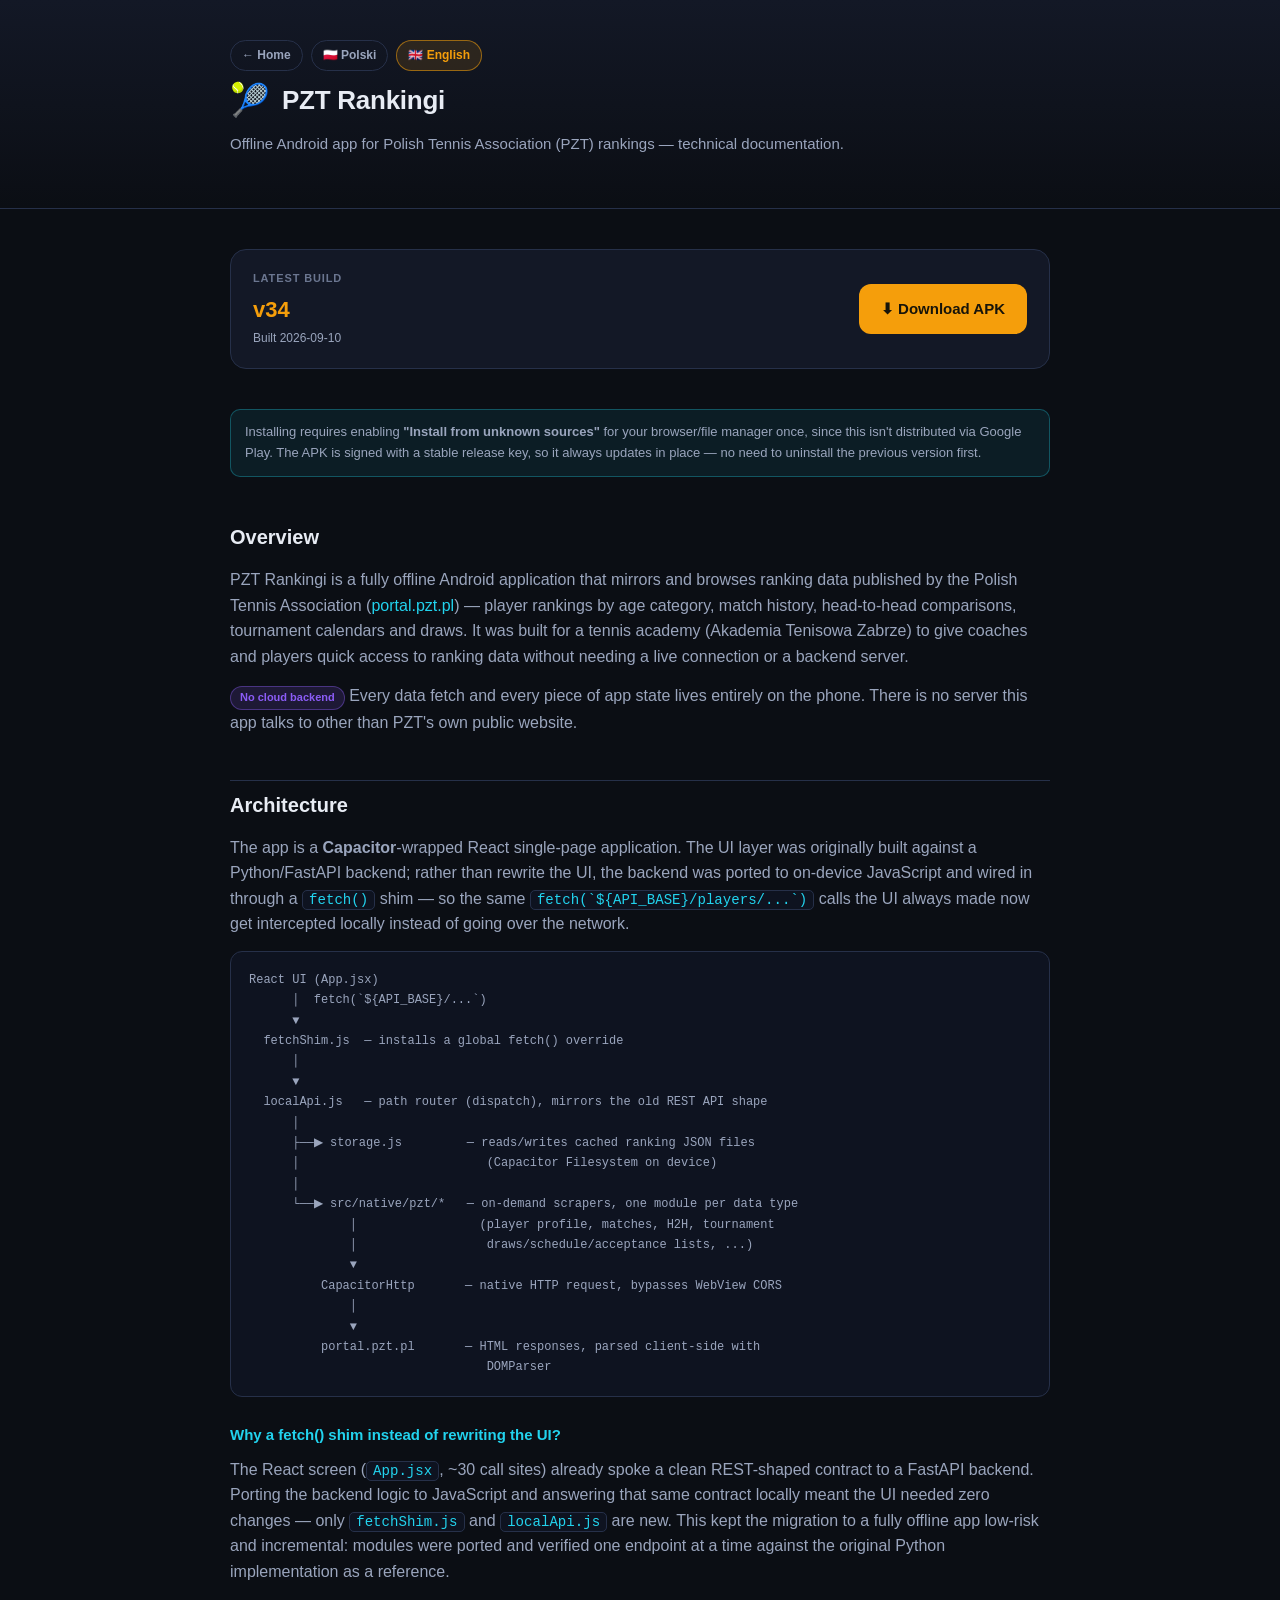
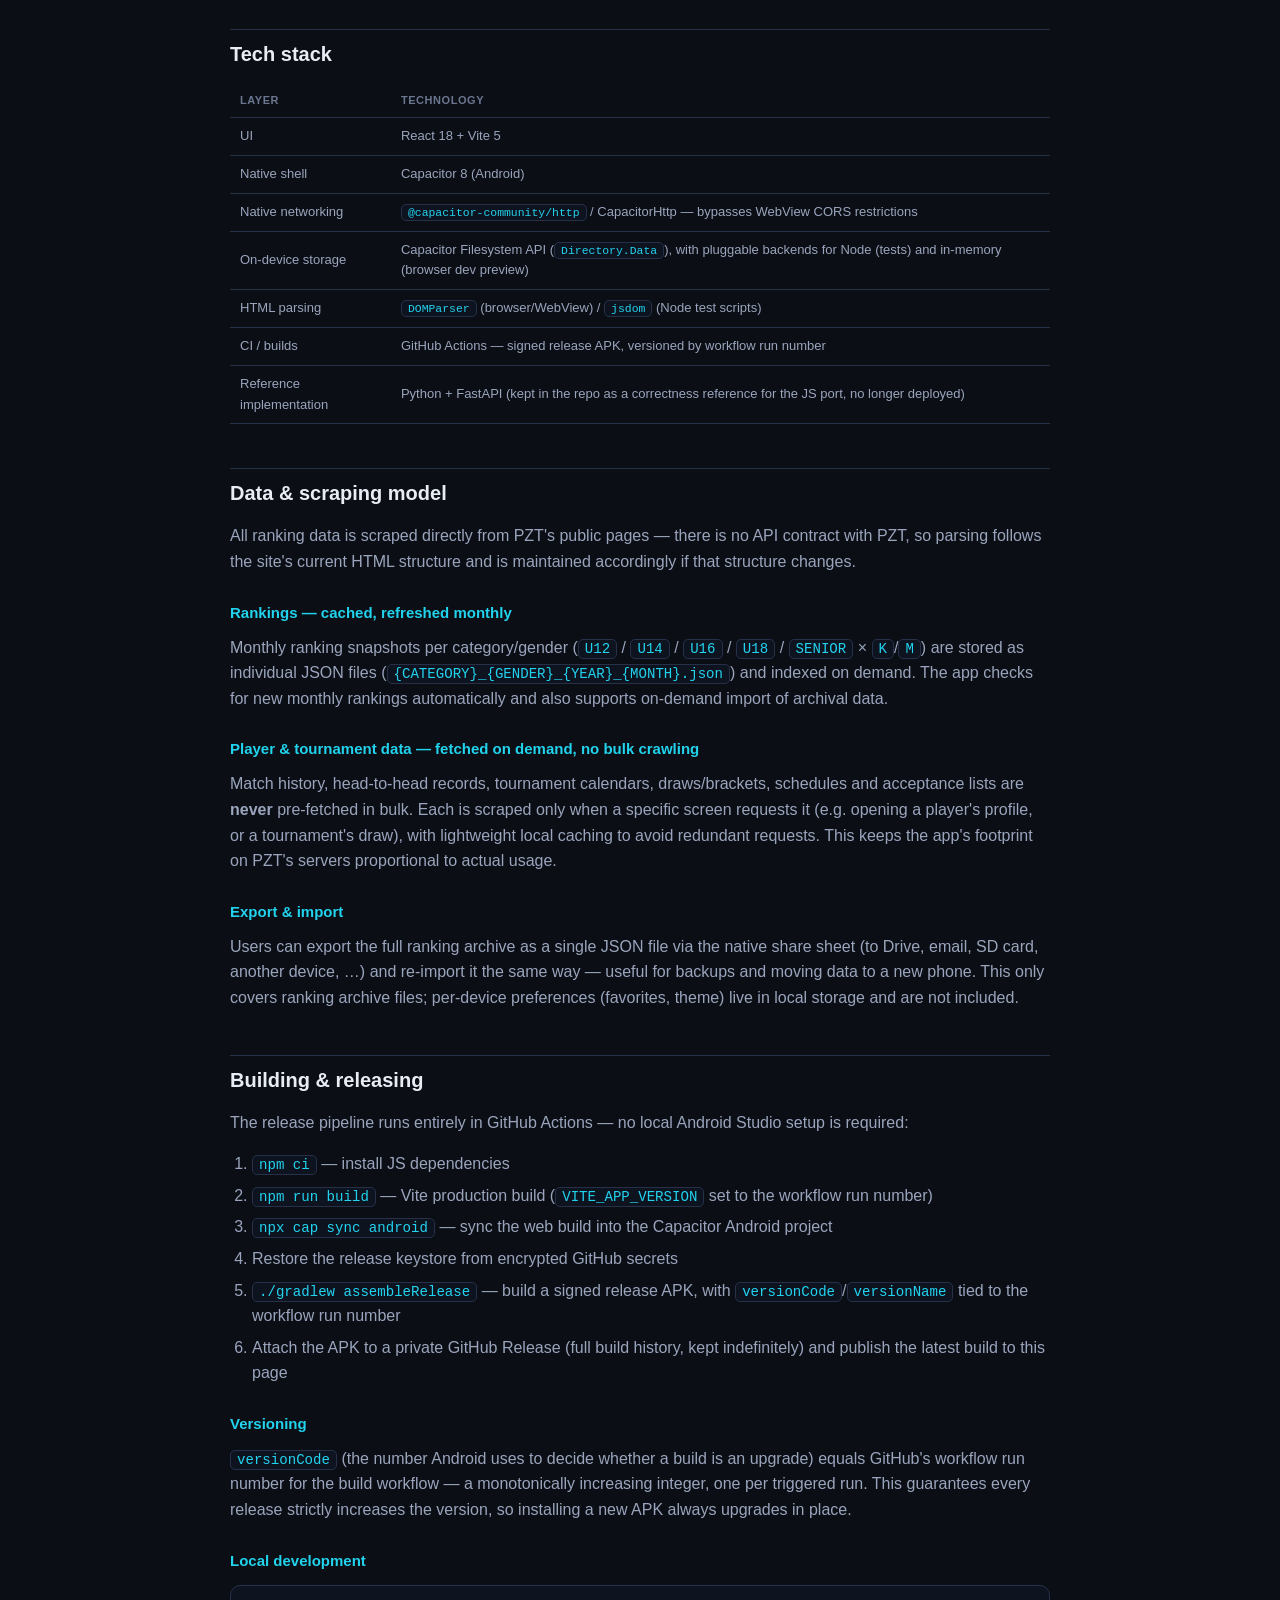
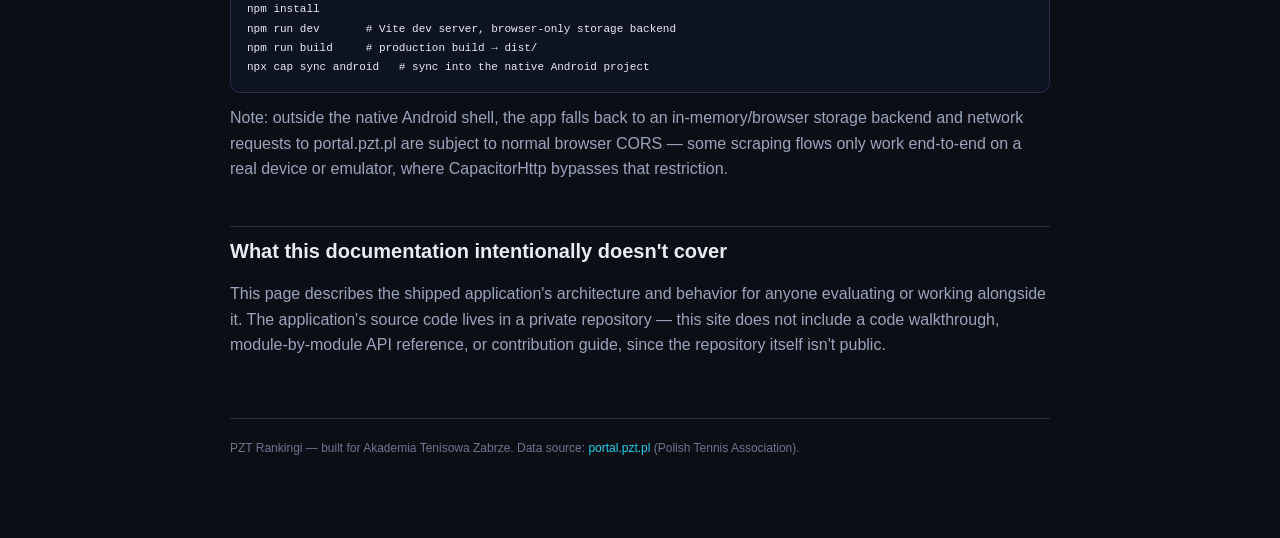
==== documentation-en.html @ c42130ed "Aktualizacja strony: wersja 34" ====
<!doctype html>
<html lang="en">
<head>
<meta charset="utf-8">
<meta name="viewport" content="width=device-width, initial-scale=1">
<title>PZT Rankingi — Documentation</title>
<link rel="icon" href="data:image/svg+xml,<svg xmlns=%22http://www.w3.org/2000/svg%22 viewBox=%220 0 100 100%22><text y=%22.9em%22 font-size=%2290%22>🎾</text></svg>">
<link rel="stylesheet" href="style.css">
</head>
<body>
<header class="top">
  <div class="wrap">
    <div class="lang-switch">
      <a href="index.html">← Home</a>
      <a href="dokumentacja-pl.html">🇵🇱 Polski</a>
      <a class="active" href="documentation-en.html">🇬🇧 English</a>
    </div>
    <div class="brand"><span class="emoji">🎾</span><h1>PZT Rankingi</h1></div>
    <p class="subtitle">Offline Android app for Polish Tennis Association (PZT) rankings — technical documentation.</p>
  </div>
</header>

<div class="wrap">

  <div class="download-card">
    <div class="info">
      <div class="version-label">Latest build</div>
      <div class="version-value" id="version">—</div>
      <div class="version-date" id="versionDate"></div>
    </div>
    <a class="btn-download" href="pzt-rankingi-latest.apk">⬇ Download APK</a>
  </div>

  <div class="note">
    Installing requires enabling <strong>"Install from unknown sources"</strong> for your browser/file manager once, since this isn't distributed via Google Play. The APK is signed with a stable release key, so it always updates in place — no need to uninstall the previous version first.
  </div>

  <h2 id="overview">Overview</h2>
  <p>
    PZT Rankingi is a fully offline Android application that mirrors and browses ranking data published by the
    Polish Tennis Association (<a href="https://portal.pzt.pl" target="_blank" rel="noopener">portal.pzt.pl</a>) —
    player rankings by age category, match history, head-to-head comparisons, tournament calendars and draws.
    It was built for a tennis academy (Akademia Tenisowa Zabrze) to give coaches and players quick access to
    ranking data without needing a live connection or a backend server.
  </p>
  <p>
    <span class="pill">No cloud backend</span> Every data fetch and every piece of app state lives entirely on the
    phone. There is no server this app talks to other than PZT's own public website.
  </p>

  <h2 id="architecture">Architecture</h2>
  <p>
    The app is a <strong>Capacitor</strong>-wrapped React single-page application. The UI layer was originally built
    against a Python/FastAPI backend; rather than rewrite the UI, the backend was ported to on-device JavaScript and
    wired in through a <code>fetch()</code> shim — so the same <code>fetch(`${API_BASE}/players/...`)</code> calls the
    UI always made now get intercepted locally instead of going over the network.
  </p>
  <div class="arch-diagram">React UI (App.jsx)
      │  fetch(`${API_BASE}/...`)
      ▼
  fetchShim.js  — installs a global fetch() override
      │
      ▼
  localApi.js   — path router (dispatch), mirrors the old REST API shape
      │
      ├──▶ storage.js         — reads/writes cached ranking JSON files
      │                          (Capacitor Filesystem on device)
      │
      └──▶ src/native/pzt/*   — on-demand scrapers, one module per data type
              │                 (player profile, matches, H2H, tournament
              │                  draws/schedule/acceptance lists, ...)
              ▼
          CapacitorHttp       — native HTTP request, bypasses WebView CORS
              │
              ▼
          portal.pzt.pl       — HTML responses, parsed client-side with
                                 DOMParser</div>

  <h3>Why a fetch() shim instead of rewriting the UI?</h3>
  <p>
    The React screen (<code>App.jsx</code>, ~30 call sites) already spoke a clean REST-shaped contract to a FastAPI
    backend. Porting the backend logic to JavaScript and answering that same contract locally meant the UI needed
    zero changes — only <code>fetchShim.js</code> and <code>localApi.js</code> are new. This kept the migration to a
    fully offline app low-risk and incremental: modules were ported and verified one endpoint at a time against the
    original Python implementation as a reference.
  </p>

  <h2 id="stack">Tech stack</h2>
  <table>
    <tr><th>Layer</th><th>Technology</th></tr>
    <tr><td>UI</td><td>React 18 + Vite 5</td></tr>
    <tr><td>Native shell</td><td>Capacitor 8 (Android)</td></tr>
    <tr><td>Native networking</td><td><code>@capacitor-community/http</code> / CapacitorHttp — bypasses WebView CORS restrictions</td></tr>
    <tr><td>On-device storage</td><td>Capacitor Filesystem API (<code>Directory.Data</code>), with pluggable backends for Node (tests) and in-memory (browser dev preview)</td></tr>
    <tr><td>HTML parsing</td><td><code>DOMParser</code> (browser/WebView) / <code>jsdom</code> (Node test scripts)</td></tr>
    <tr><td>CI / builds</td><td>GitHub Actions — signed release APK, versioned by workflow run number</td></tr>
    <tr><td>Reference implementation</td><td>Python + FastAPI (kept in the repo as a correctness reference for the JS port, no longer deployed)</td></tr>
  </table>

  <h2 id="data">Data &amp; scraping model</h2>
  <p>
    All ranking data is scraped directly from PZT's public pages — there is no API contract with PZT, so parsing
    follows the site's current HTML structure and is maintained accordingly if that structure changes.
  </p>
  <h3>Rankings — cached, refreshed monthly</h3>
  <p>
    Monthly ranking snapshots per category/gender (<code>U12</code> / <code>U14</code> / <code>U16</code> /
    <code>U18</code> / <code>SENIOR</code> × <code>K</code>/<code>M</code>) are stored as individual JSON files
    (<code>{CATEGORY}_{GENDER}_{YEAR}_{MONTH}.json</code>) and indexed on demand. The app checks for new monthly
    rankings automatically and also supports on-demand import of archival data.
  </p>
  <h3>Player &amp; tournament data — fetched on demand, no bulk crawling</h3>
  <p>
    Match history, head-to-head records, tournament calendars, draws/brackets, schedules and acceptance lists are
    <strong>never</strong> pre-fetched in bulk. Each is scraped only when a specific screen requests it (e.g. opening
    a player's profile, or a tournament's draw), with lightweight local caching to avoid redundant requests. This
    keeps the app's footprint on PZT's servers proportional to actual usage.
  </p>
  <h3>Export &amp; import</h3>
  <p>
    Users can export the full ranking archive as a single JSON file via the native share sheet (to Drive, email, SD
    card, another device, …) and re-import it the same way — useful for backups and moving data to a new phone. This
    only covers ranking archive files; per-device preferences (favorites, theme) live in local storage and are not
    included.
  </p>

  <h2 id="build">Building &amp; releasing</h2>
  <p>The release pipeline runs entirely in GitHub Actions — no local Android Studio setup is required:</p>
  <ol>
    <li><code>npm ci</code> — install JS dependencies</li>
    <li><code>npm run build</code> — Vite production build (<code>VITE_APP_VERSION</code> set to the workflow run number)</li>
    <li><code>npx cap sync android</code> — sync the web build into the Capacitor Android project</li>
    <li>Restore the release keystore from encrypted GitHub secrets</li>
    <li><code>./gradlew assembleRelease</code> — build a signed release APK, with <code>versionCode</code>/<code>versionName</code> tied to the workflow run number</li>
    <li>Attach the APK to a private GitHub Release (full build history, kept indefinitely) and publish the latest build to this page</li>
  </ol>

  <h3>Versioning</h3>
  <p>
    <code>versionCode</code> (the number Android uses to decide whether a build is an upgrade) equals GitHub's
    workflow run number for the build workflow — a monotonically increasing integer, one per triggered run. This
    guarantees every release strictly increases the version, so installing a new APK always upgrades in place.
  </p>

  <h3>Local development</h3>
  <pre><code>npm install
npm run dev       # Vite dev server, browser-only storage backend
npm run build     # production build → dist/
npx cap sync android   # sync into the native Android project</code></pre>
  <p>
    Note: outside the native Android shell, the app falls back to an in-memory/browser storage backend and network
    requests to portal.pzt.pl are subject to normal browser CORS — some scraping flows only work end-to-end on a
    real device or emulator, where CapacitorHttp bypasses that restriction.</p>

  <h2 id="scope">What this documentation intentionally doesn't cover</h2>
  <p>
    This page describes the shipped application's architecture and behavior for anyone evaluating or working
    alongside it. The application's source code lives in a private repository — this site does not include a code
    walkthrough, module-by-module API reference, or contribution guide, since the repository itself isn't public.
  </p>

  <footer>PZT Rankingi — built for Akademia Tenisowa Zabrze. Data source: <a href="https://portal.pzt.pl" target="_blank" rel="noopener">portal.pzt.pl</a> (Polish Tennis Association).</footer>
</div>
<script>
  fetch("version.json").then(r => r.json()).then(v => {
    document.getElementById("version").textContent = "v" + v.version;
    document.getElementById("versionDate").textContent = v.date ? "Built " + v.date : "";
  }).catch(() => {});
</script>
</body>
</html>
---- style.css ----
:root {
  --bg: #0b0e14;
  --surface: #131826;
  --surface-2: #1a2133;
  --border: #263049;
  --text: #e8ecf4;
  --text-sub: #9aa5bd;
  --text-muted: #6b7690;
  --gold: #f59e0b;
  --purple: #8b5cf6;
  --cyan: #22d3ee;
  --green: #10b981;
  --red: #ef4444;
  --code-bg: #0e1320;
  --max-width: 860px;
}

* { box-sizing: border-box; }

html { scroll-behavior: smooth; }

body {
  margin: 0;
  background: var(--bg);
  color: var(--text);
  font-family: -apple-system, BlinkMacSystemFont, "Segoe UI", Roboto, Helvetica, Arial, sans-serif;
  line-height: 1.6;
}

a { color: var(--cyan); text-decoration: none; }
a:hover { text-decoration: underline; }

.wrap {
  max-width: var(--max-width);
  margin: 0 auto;
  padding: 0 20px 80px;
}

header.top {
  border-bottom: 1px solid var(--border);
  background: linear-gradient(180deg, var(--surface), var(--bg));
  padding: 40px 20px 32px;
  margin-bottom: 40px;
}

header.top .wrap { padding-bottom: 0; }

.brand {
  display: flex;
  align-items: center;
  gap: 12px;
  margin-bottom: 6px;
}

.brand .emoji { font-size: 32px; }

.brand h1 {
  font-size: 26px;
  margin: 0;
  font-weight: 800;
  letter-spacing: -0.01em;
}

.subtitle {
  color: var(--text-sub);
  font-size: 15px;
  margin: 0 0 20px;
}

.lang-switch {
  display: flex;
  gap: 8px;
  margin-bottom: 4px;
}

.lang-switch a {
  font-size: 12px;
  font-weight: 700;
  padding: 5px 11px;
  border-radius: 20px;
  border: 1px solid var(--border);
  color: var(--text-sub);
}

.lang-switch a.active {
  color: var(--gold);
  border-color: color-mix(in srgb, var(--gold) 55%, transparent);
  background: color-mix(in srgb, var(--gold) 12%, transparent);
}

.lang-switch a:hover { text-decoration: none; border-color: var(--text-sub); }

/* ── Download card ───────────────────────────────────────────────── */
.download-card {
  display: flex;
  flex-wrap: wrap;
  align-items: center;
  gap: 18px;
  justify-content: space-between;
  background: var(--surface);
  border: 1px solid var(--border);
  border-radius: 16px;
  padding: 20px 22px;
  margin: 24px 0 40px;
}

.download-card .info { min-width: 220px; }

.download-card .version-label {
  font-size: 11px;
  font-weight: 800;
  letter-spacing: 0.08em;
  text-transform: uppercase;
  color: var(--text-muted);
  margin-bottom: 4px;
}

.download-card .version-value {
  font-size: 22px;
  font-weight: 900;
  color: var(--gold);
}

.download-card .version-date {
  font-size: 12px;
  color: var(--text-sub);
  margin-top: 2px;
}

.btn-download {
  display: inline-flex;
  align-items: center;
  gap: 8px;
  background: var(--gold);
  color: #17140a;
  font-weight: 800;
  font-size: 15px;
  padding: 13px 22px;
  border-radius: 12px;
  white-space: nowrap;
}

.btn-download:hover { text-decoration: none; filter: brightness(1.08); }

/* ── Content ──────────────────────────────────────────────────────── */
h2 {
  font-size: 20px;
  font-weight: 800;
  margin: 44px 0 14px;
  padding-top: 8px;
  border-top: 1px solid var(--border);
  scroll-margin-top: 20px;
}

h2:first-of-type { border-top: none; padding-top: 0; }

h3 {
  font-size: 15px;
  font-weight: 800;
  color: var(--cyan);
  margin: 26px 0 10px;
}

p { color: var(--text-sub); margin: 0 0 14px; }

code {
  font-family: "SF Mono", Consolas, Monaco, monospace;
  font-size: 0.88em;
  background: var(--code-bg);
  border: 1px solid var(--border);
  border-radius: 5px;
  padding: 1px 6px;
  color: var(--cyan);
}

pre {
  background: var(--code-bg);
  border: 1px solid var(--border);
  border-radius: 10px;
  padding: 14px 16px;
  overflow-x: auto;
  font-size: 12.5px;
  line-height: 1.55;
}
pre code { background: none; border: none; padding: 0; color: var(--text); }

table {
  width: 100%;
  border-collapse: collapse;
  font-size: 13px;
  margin: 12px 0 20px;
}
th, td {
  text-align: left;
  padding: 8px 10px;
  border-bottom: 1px solid var(--border);
}
th { color: var(--text-muted); font-weight: 700; text-transform: uppercase; font-size: 11px; letter-spacing: 0.05em; }
td { color: var(--text-sub); }
td code { white-space: nowrap; }

ul, ol { color: var(--text-sub); padding-left: 22px; }
li { margin-bottom: 6px; }

.pill {
  display: inline-block;
  font-size: 11px;
  font-weight: 700;
  padding: 2px 9px;
  border-radius: 20px;
  background: color-mix(in srgb, var(--purple) 15%, transparent);
  color: var(--purple);
  border: 1px solid color-mix(in srgb, var(--purple) 40%, transparent);
}

.arch-diagram {
  background: var(--code-bg);
  border: 1px solid var(--border);
  border-radius: 12px;
  padding: 18px;
  font-family: "SF Mono", Consolas, Monaco, monospace;
  font-size: 12px;
  line-height: 1.7;
  color: var(--text-sub);
  overflow-x: auto;
  white-space: pre;
}

.note {
  background: color-mix(in srgb, var(--cyan) 8%, transparent);
  border: 1px solid color-mix(in srgb, var(--cyan) 30%, transparent);
  border-radius: 10px;
  padding: 12px 14px;
  font-size: 13px;
  color: var(--text-sub);
  margin: 16px 0;
}

.warn {
  background: color-mix(in srgb, var(--gold) 8%, transparent);
  border: 1px solid color-mix(in srgb, var(--gold) 35%, transparent);
  border-radius: 10px;
  padding: 12px 14px;
  font-size: 13px;
  color: var(--text-sub);
  margin: 16px 0;
}

footer {
  margin-top: 60px;
  padding-top: 20px;
  border-top: 1px solid var(--border);
  color: var(--text-muted);
  font-size: 12px;
}

/* ── Landing page ─────────────────────────────────────────────────── */
.landing {
  min-height: 100vh;
  display: flex;
  flex-direction: column;
  align-items: center;
  justify-content: center;
  text-align: center;
  padding: 40px 20px;
}
.landing .emoji { font-size: 56px; margin-bottom: 6px; }
.landing h1 { font-size: 30px; font-weight: 900; margin: 0 0 8px; }
.landing p.tagline { color: var(--text-sub); margin: 0 0 32px; max-width: 420px; }
.landing .choices { display: flex; gap: 14px; flex-wrap: wrap; justify-content: center; margin-bottom: 28px; }
.landing .choices a {
  padding: 14px 26px;
  border-radius: 14px;
  border: 1px solid var(--border);
  background: var(--surface);
  color: var(--text);
  font-weight: 700;
  font-size: 15px;
  min-width: 160px;
}
.landing .choices a:hover { text-decoration: none; border-color: var(--cyan); }
.landing .choices a .flag { display: block; font-size: 22px; margin-bottom: 6px; }
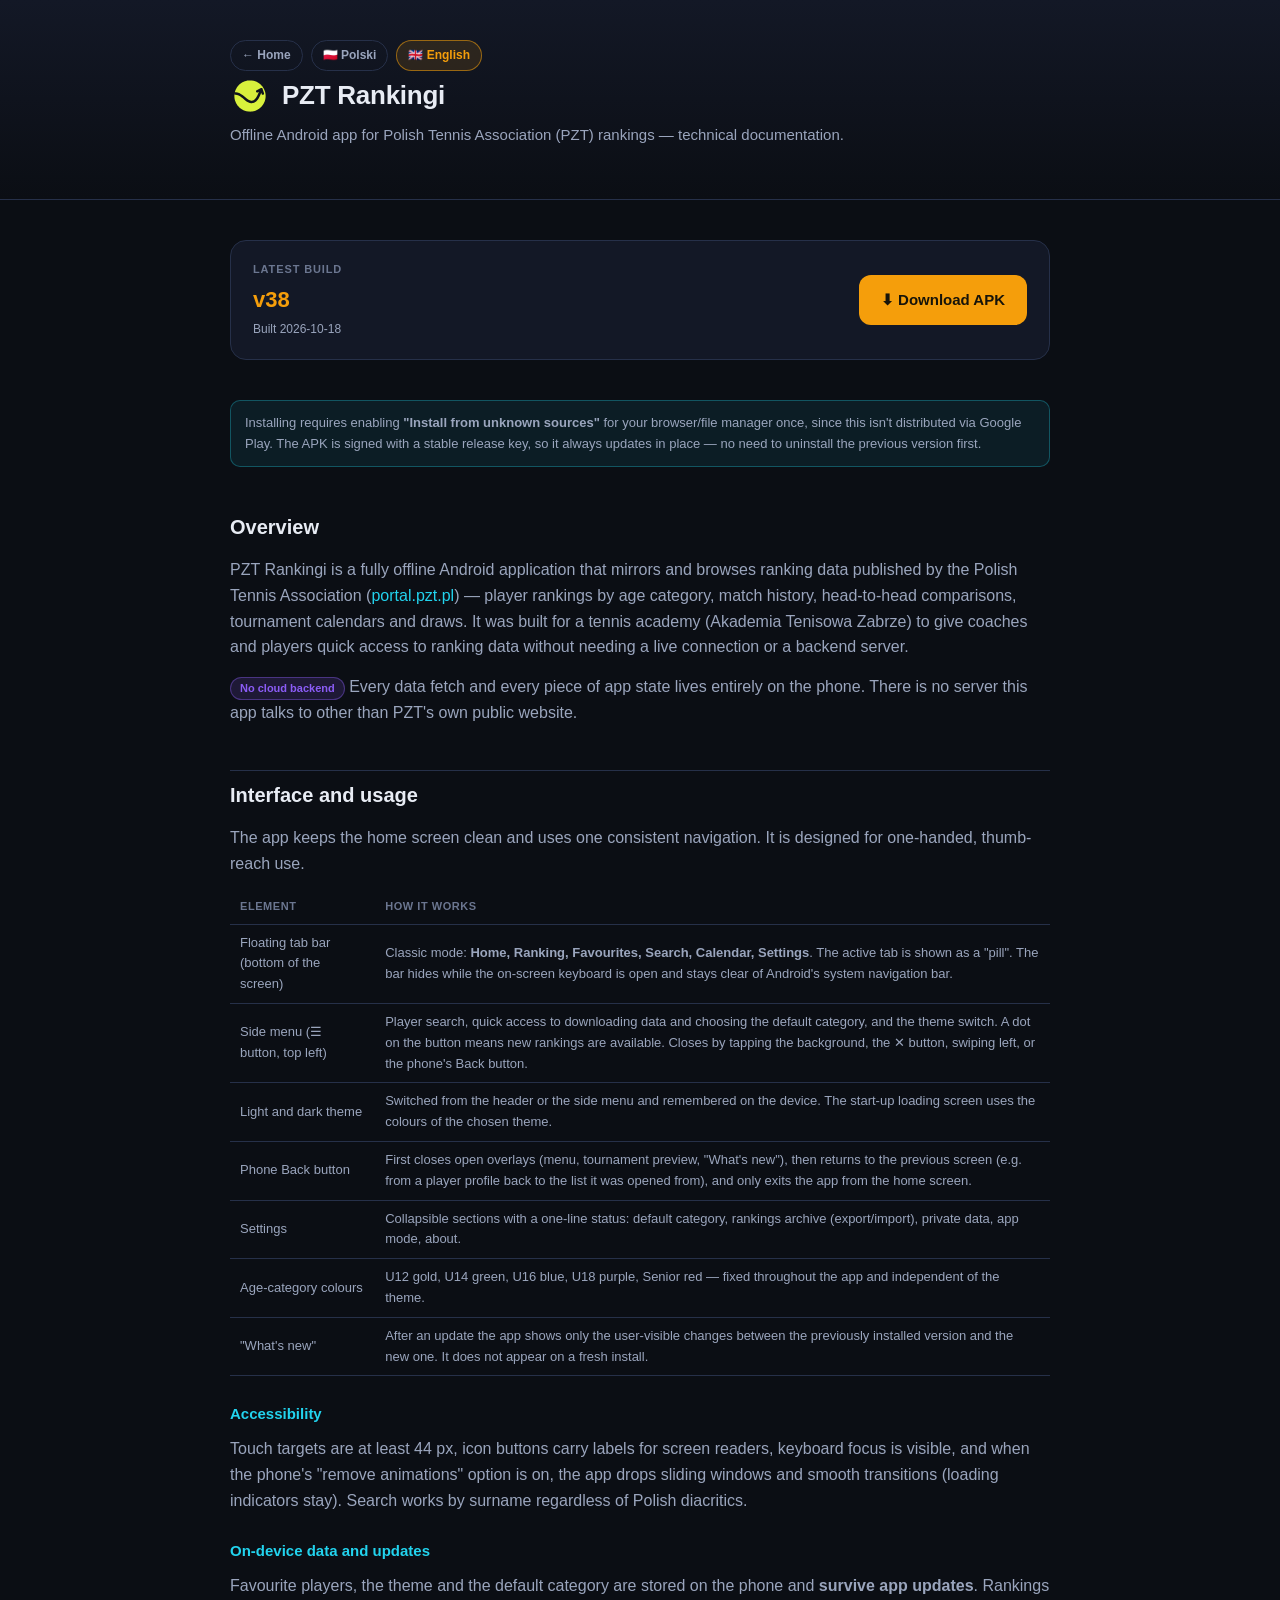
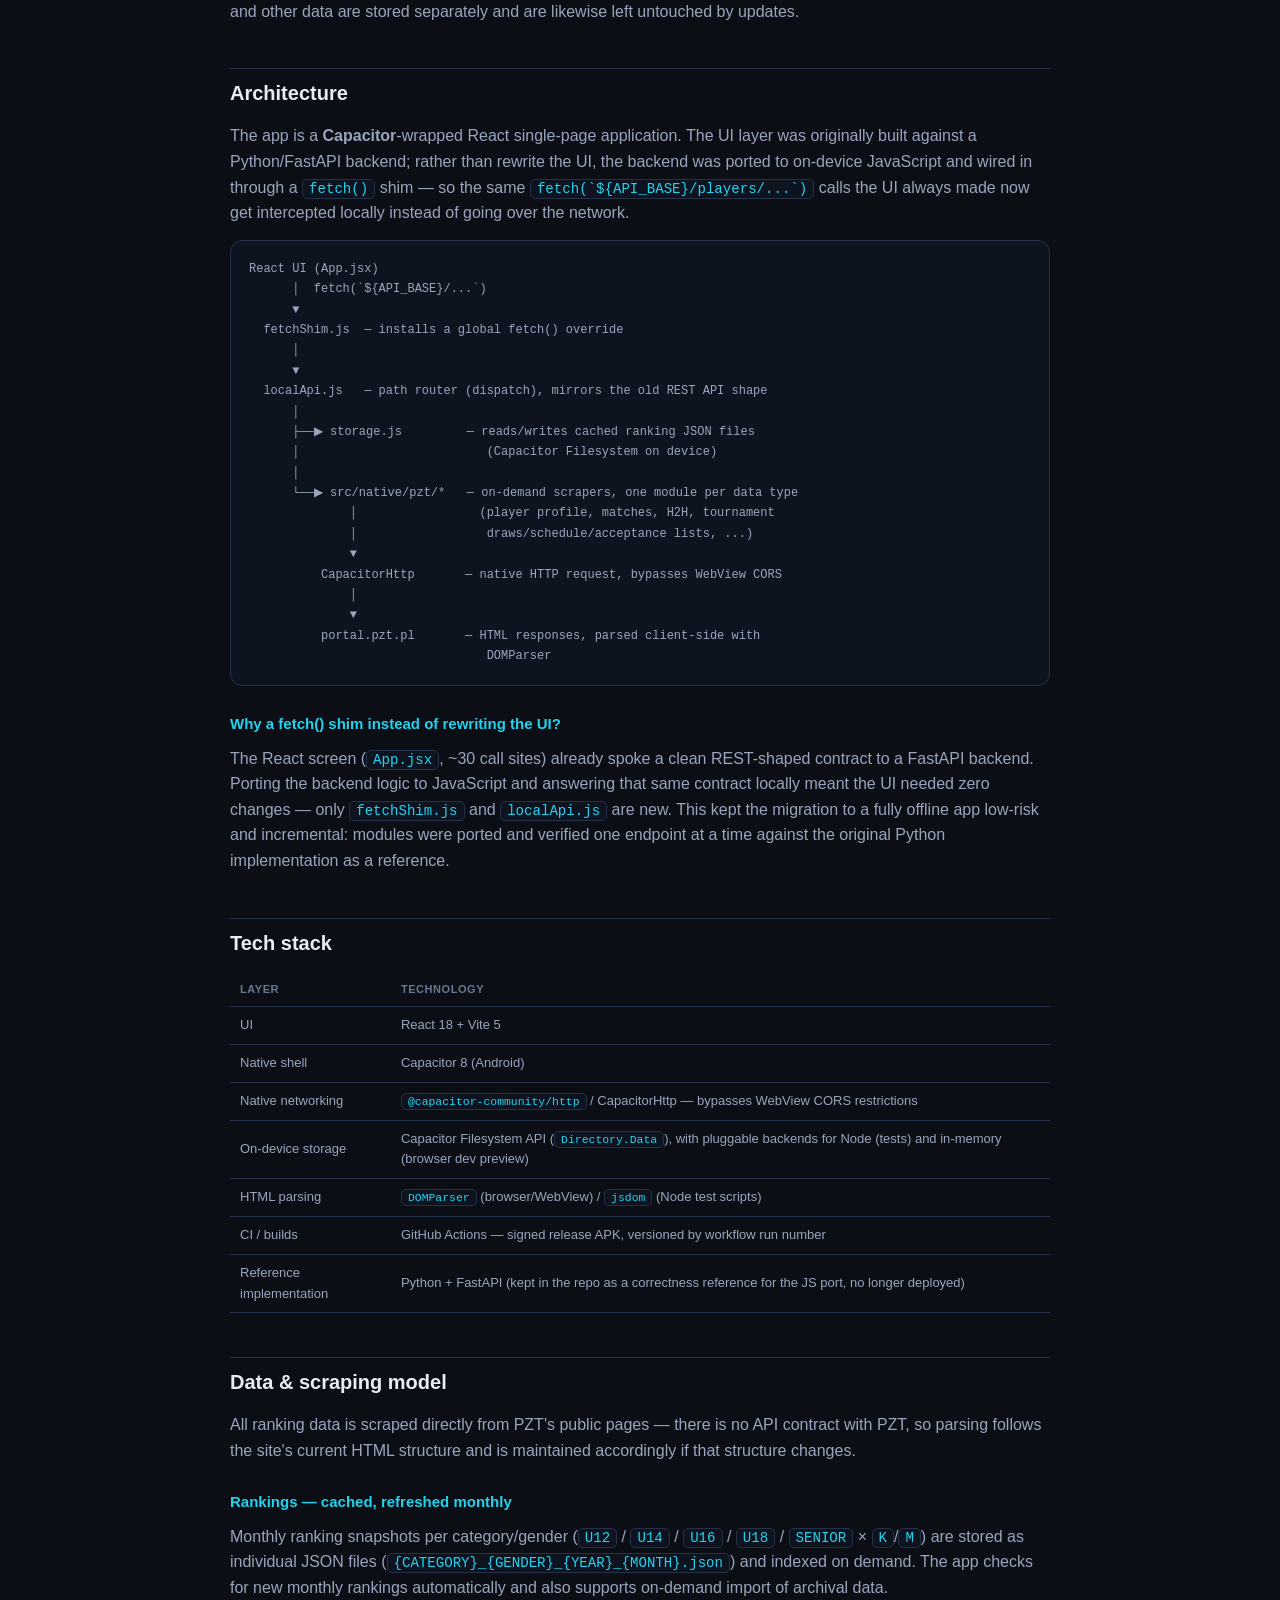
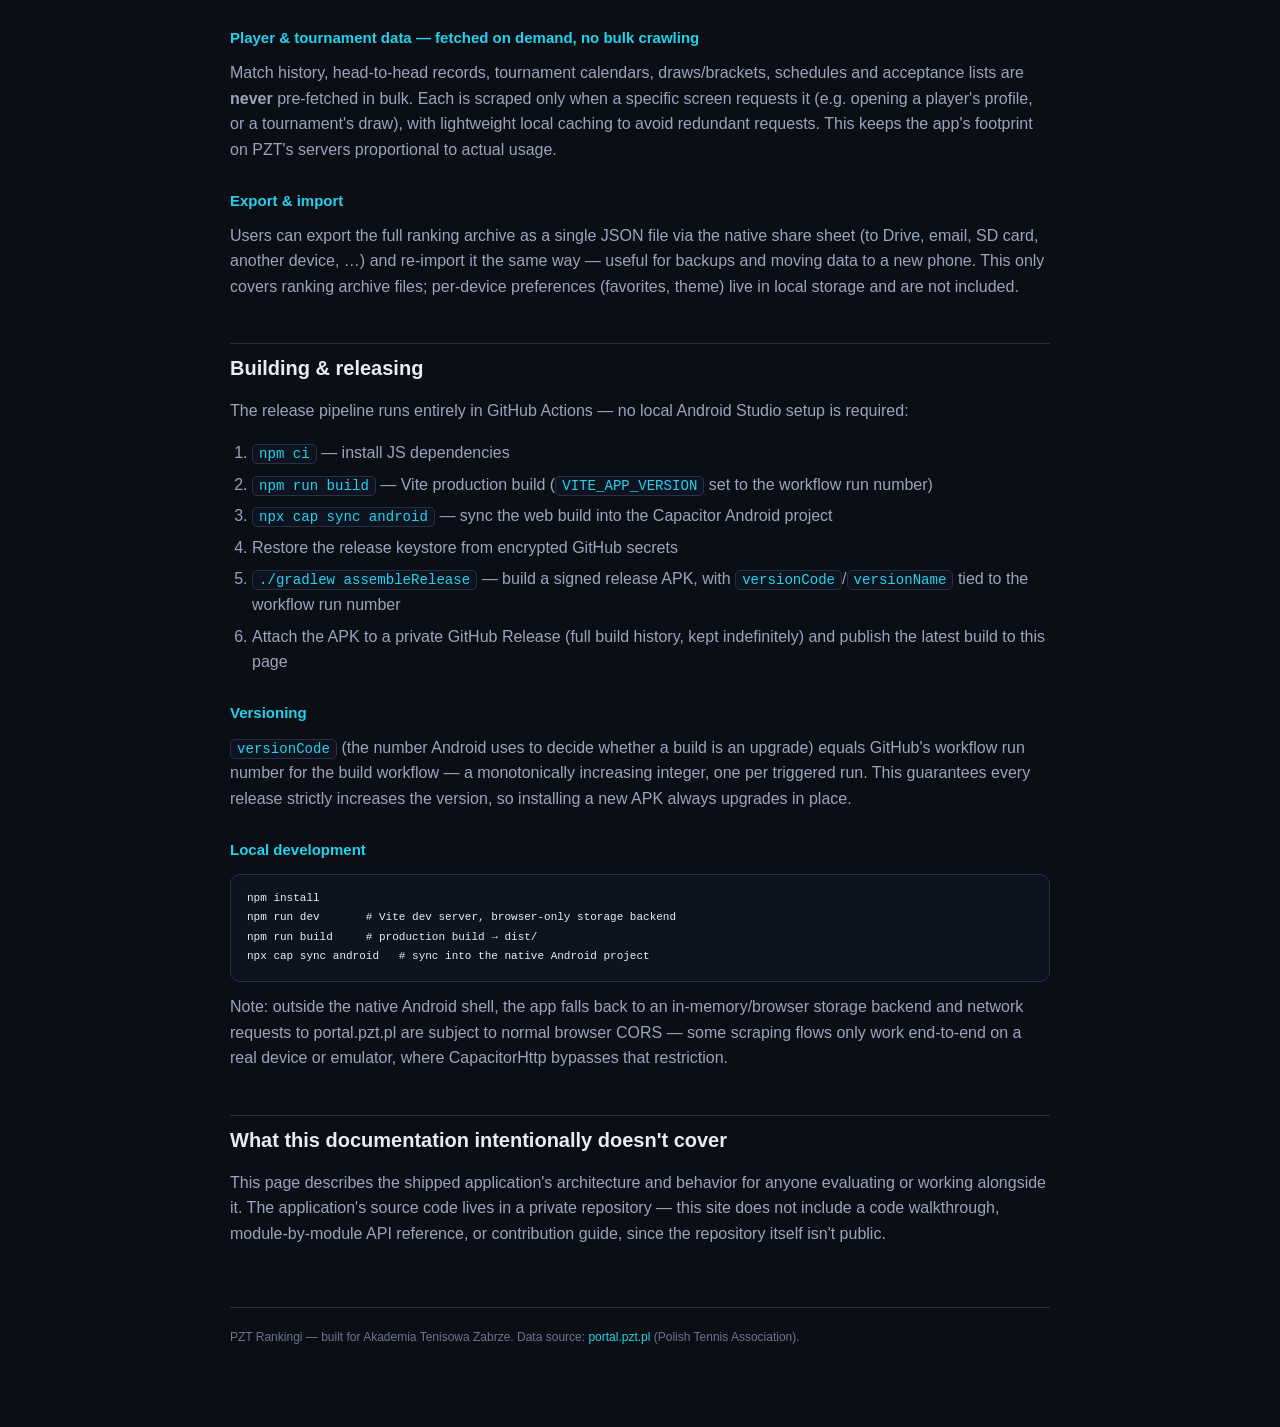
==== commit 97ab2041: "Aktualizacja strony: wersja 38" ====
--- a/documentation-en.html
+++ b/documentation-en.html
@@ -4,7 +4,10 @@
 <meta charset="utf-8">
 <meta name="viewport" content="width=device-width, initial-scale=1">
 <title>PZT Rankingi — Documentation</title>
-<link rel="icon" href="data:image/svg+xml,<svg xmlns=%22http://www.w3.org/2000/svg%22 viewBox=%220 0 100 100%22><text y=%22.9em%22 font-size=%2290%22>🎾</text></svg>">
+<link rel="icon" href="favicon.ico" sizes="any">
+<link rel="icon" href="favicon.svg" type="image/svg+xml">
+<link rel="apple-touch-icon" href="apple-touch-icon.png">
+<meta name="theme-color" content="#13284A">
 <link rel="stylesheet" href="style.css">
 </head>
 <body>
@@ -15,7 +18,7 @@
       <a href="dokumentacja-pl.html">🇵🇱 Polski</a>
       <a class="active" href="documentation-en.html">🇬🇧 English</a>
     </div>
-    <div class="brand"><span class="emoji">🎾</span><h1>PZT Rankingi</h1></div>
+    <div class="brand"><img class="logo" src="znak.svg" alt="" width="40" height="40"><h1>PZT Rankingi</h1></div>
     <p class="subtitle">Offline Android app for Polish Tennis Association (PZT) rankings — technical documentation.</p>
   </div>
 </header>
@@ -46,6 +49,33 @@
   <p>
     <span class="pill">No cloud backend</span> Every data fetch and every piece of app state lives entirely on the
     phone. There is no server this app talks to other than PZT's own public website.
+  </p>
+
+  <h2 id="ui">Interface and usage</h2>
+  <p>
+    The app keeps the home screen clean and uses one consistent navigation. It is designed for one-handed,
+    thumb-reach use.
+  </p>
+  <table>
+    <tr><th>Element</th><th>How it works</th></tr>
+    <tr><td>Floating tab bar (bottom of the screen)</td><td>Classic mode: <strong>Home, Ranking, Favourites, Search, Calendar, Settings</strong>. The active tab is shown as a "pill". The bar hides while the on-screen keyboard is open and stays clear of Android's system navigation bar.</td></tr>
+    <tr><td>Side menu (☰ button, top left)</td><td>Player search, quick access to downloading data and choosing the default category, and the theme switch. A dot on the button means new rankings are available. Closes by tapping the background, the ✕ button, swiping left, or the phone's Back button.</td></tr>
+    <tr><td>Light and dark theme</td><td>Switched from the header or the side menu and remembered on the device. The start-up loading screen uses the colours of the chosen theme.</td></tr>
+    <tr><td>Phone Back button</td><td>First closes open overlays (menu, tournament preview, "What's new"), then returns to the previous screen (e.g. from a player profile back to the list it was opened from), and only exits the app from the home screen.</td></tr>
+    <tr><td>Settings</td><td>Collapsible sections with a one-line status: default category, rankings archive (export/import), private data, app mode, about.</td></tr>
+    <tr><td>Age-category colours</td><td>U12 gold, U14 green, U16 blue, U18 purple, Senior red — fixed throughout the app and independent of the theme.</td></tr>
+    <tr><td>"What's new"</td><td>After an update the app shows only the user-visible changes between the previously installed version and the new one. It does not appear on a fresh install.</td></tr>
+  </table>
+  <h3>Accessibility</h3>
+  <p>
+    Touch targets are at least 44 px, icon buttons carry labels for screen readers, keyboard focus is visible, and when
+    the phone's "remove animations" option is on, the app drops sliding windows and smooth transitions (loading
+    indicators stay). Search works by surname regardless of Polish diacritics.
+  </p>
+  <h3>On-device data and updates</h3>
+  <p>
+    Favourite players, the theme and the default category are stored on the phone and <strong>survive app updates</strong>.
+    Rankings and other data are stored separately and are likewise left untouched by updates.
   </p>
 
   <h2 id="architecture">Architecture</h2>
--- a/style.css
+++ b/style.css
@@ -53,6 +53,7 @@
 }
 
 .brand .emoji { font-size: 32px; }
+.brand img.logo { width: 40px; height: 40px; flex-shrink: 0; }
 
 .brand h1 {
   font-size: 26px;
@@ -265,6 +266,7 @@
   padding: 40px 20px;
 }
 .landing .emoji { font-size: 56px; margin-bottom: 6px; }
+.landing img.logo { width: 96px; height: 96px; margin-bottom: 10px; }
 .landing h1 { font-size: 30px; font-weight: 900; margin: 0 0 8px; }
 .landing p.tagline { color: var(--text-sub); margin: 0 0 32px; max-width: 420px; }
 .landing .choices { display: flex; gap: 14px; flex-wrap: wrap; justify-content: center; margin-bottom: 28px; }
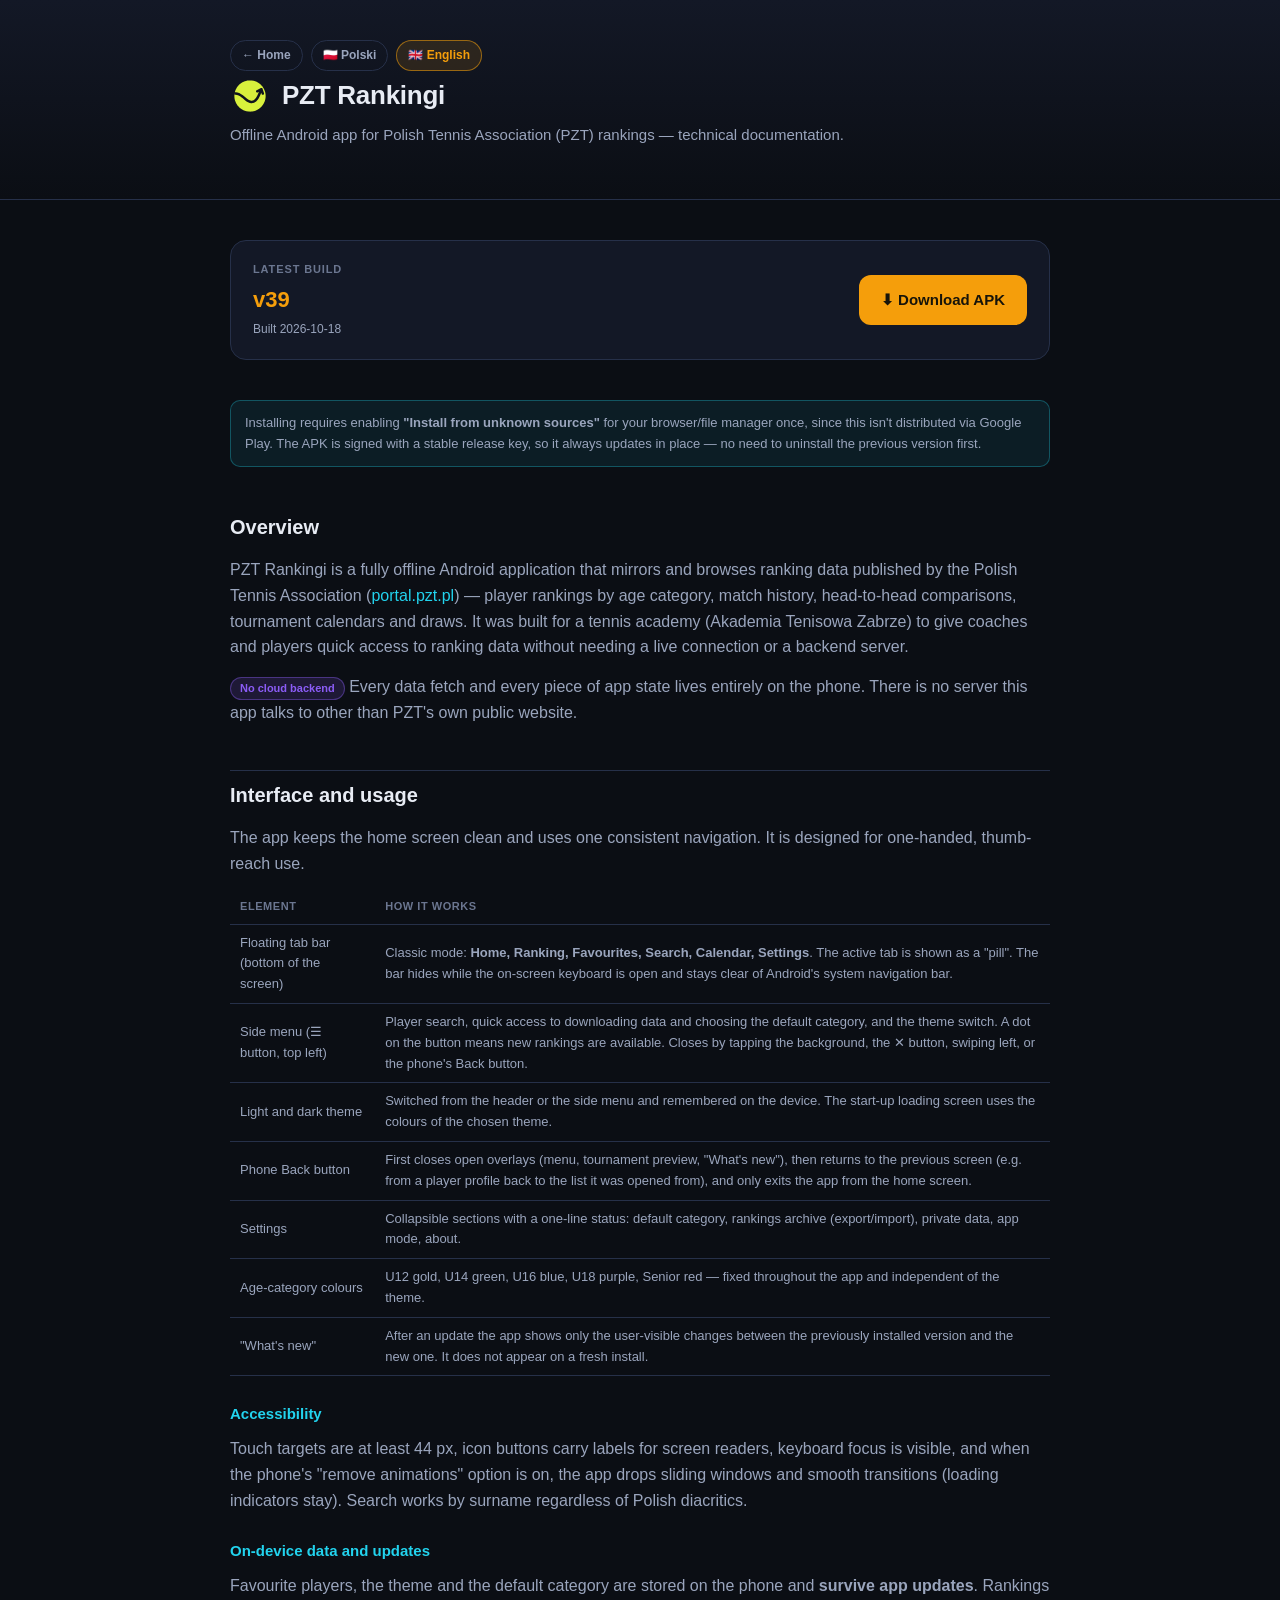
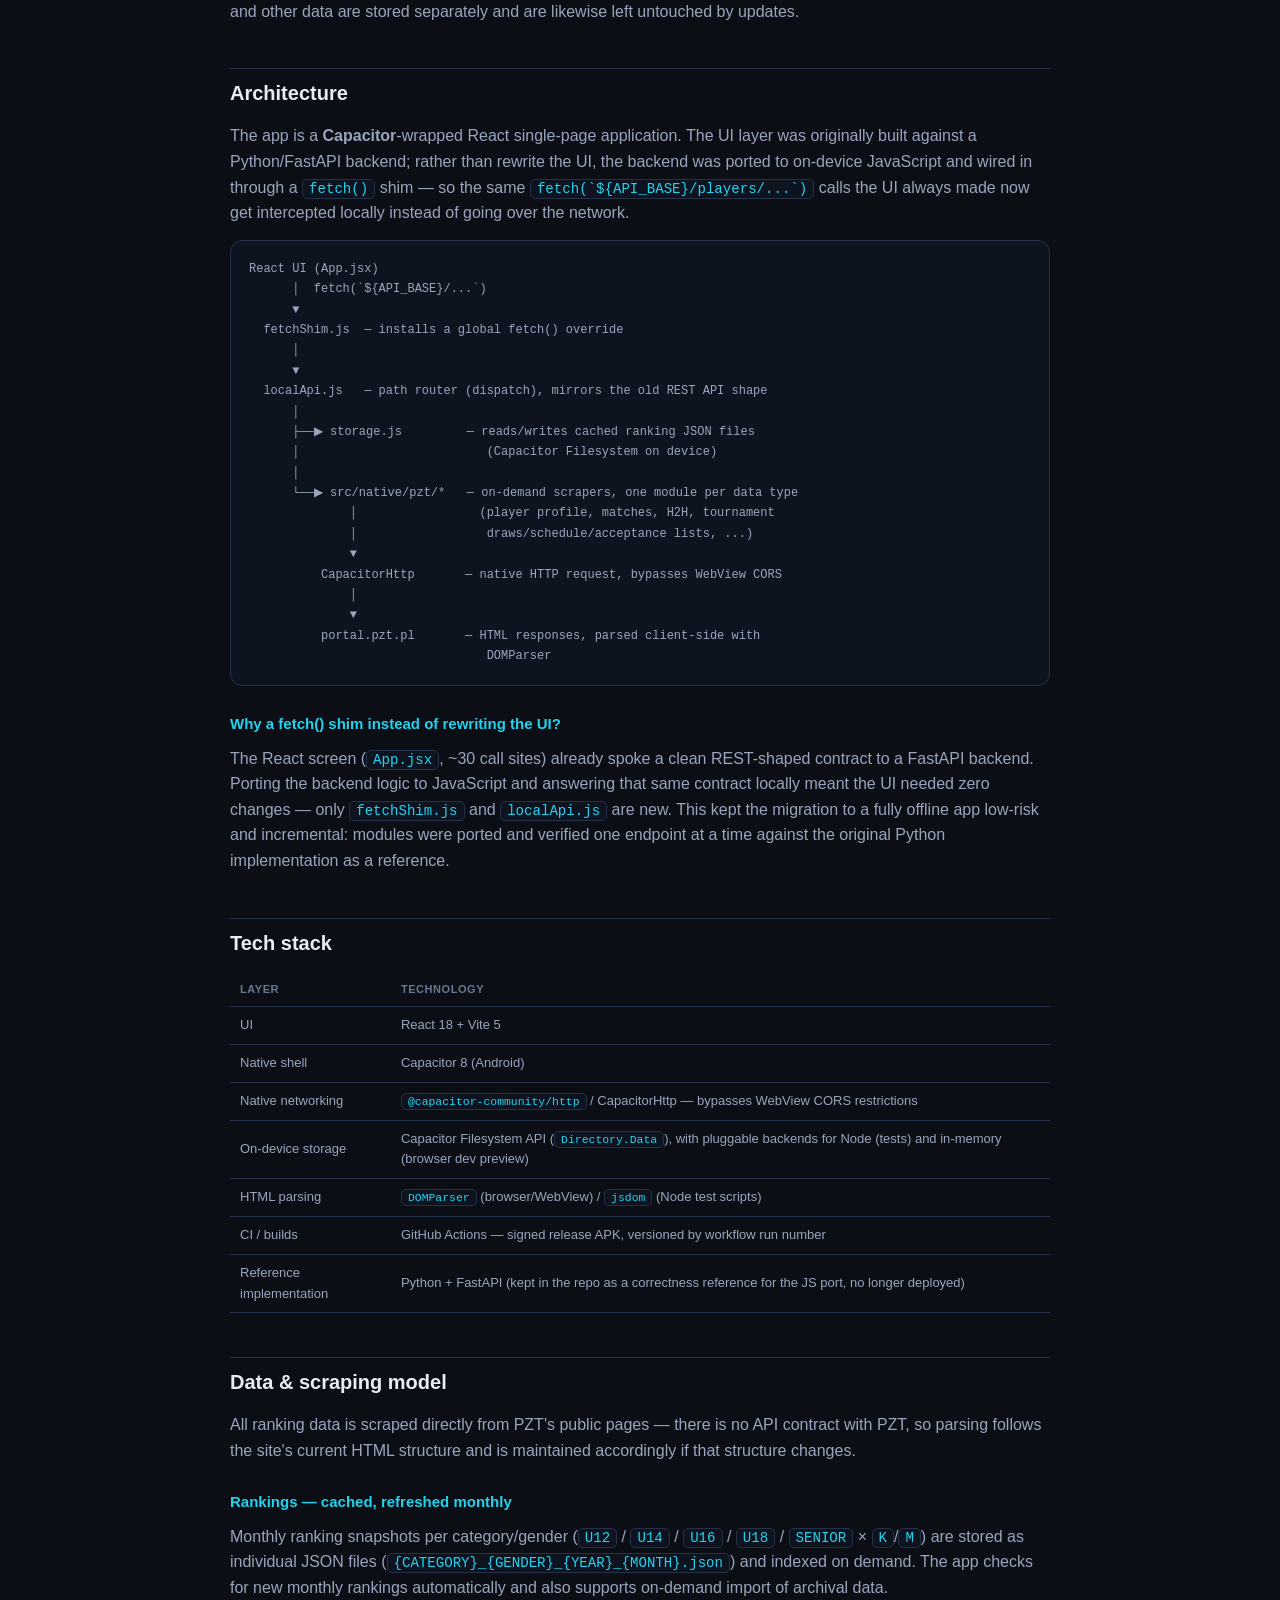
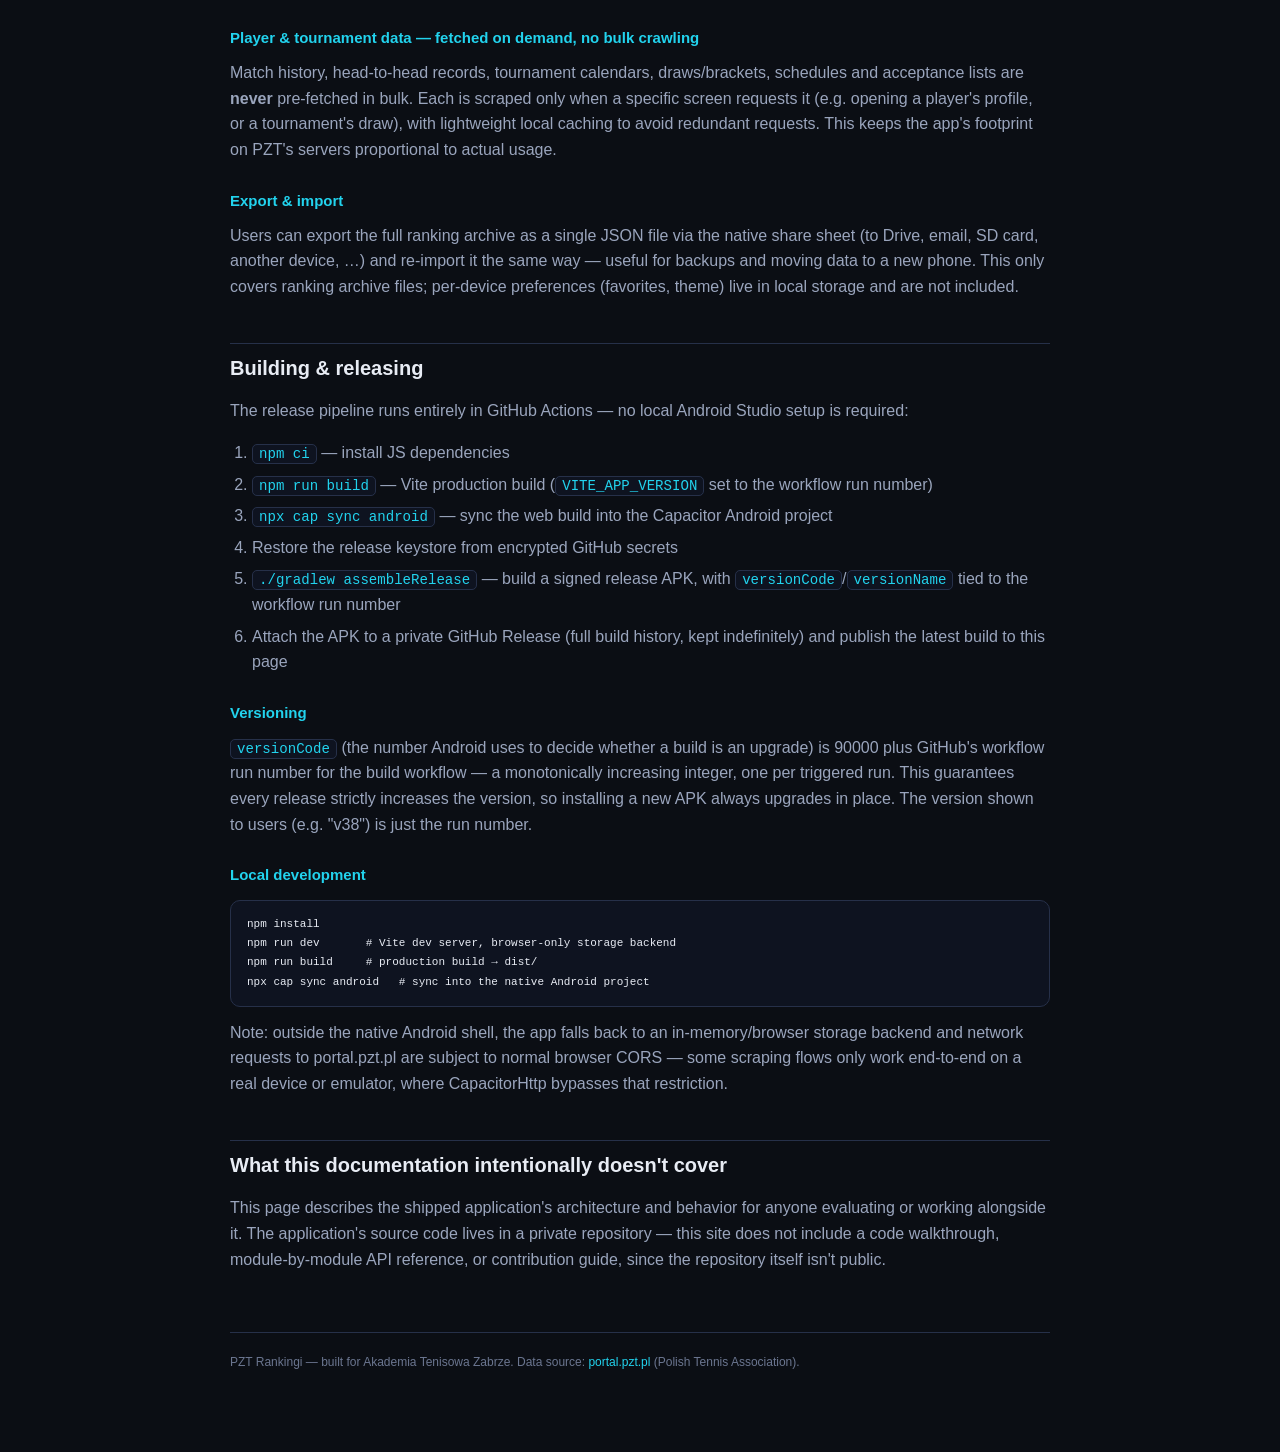
==== commit 1dd9aea0: "Aktualizacja strony: wersja 39" ====
--- a/documentation-en.html
+++ b/documentation-en.html
@@ -167,9 +167,10 @@
 
   <h3>Versioning</h3>
   <p>
-    <code>versionCode</code> (the number Android uses to decide whether a build is an upgrade) equals GitHub's
+    <code>versionCode</code> (the number Android uses to decide whether a build is an upgrade) is 90000 plus GitHub's
     workflow run number for the build workflow — a monotonically increasing integer, one per triggered run. This
     guarantees every release strictly increases the version, so installing a new APK always upgrades in place.
+    The version shown to users (e.g. "v38") is just the run number.
   </p>
 
   <h3>Local development</h3>
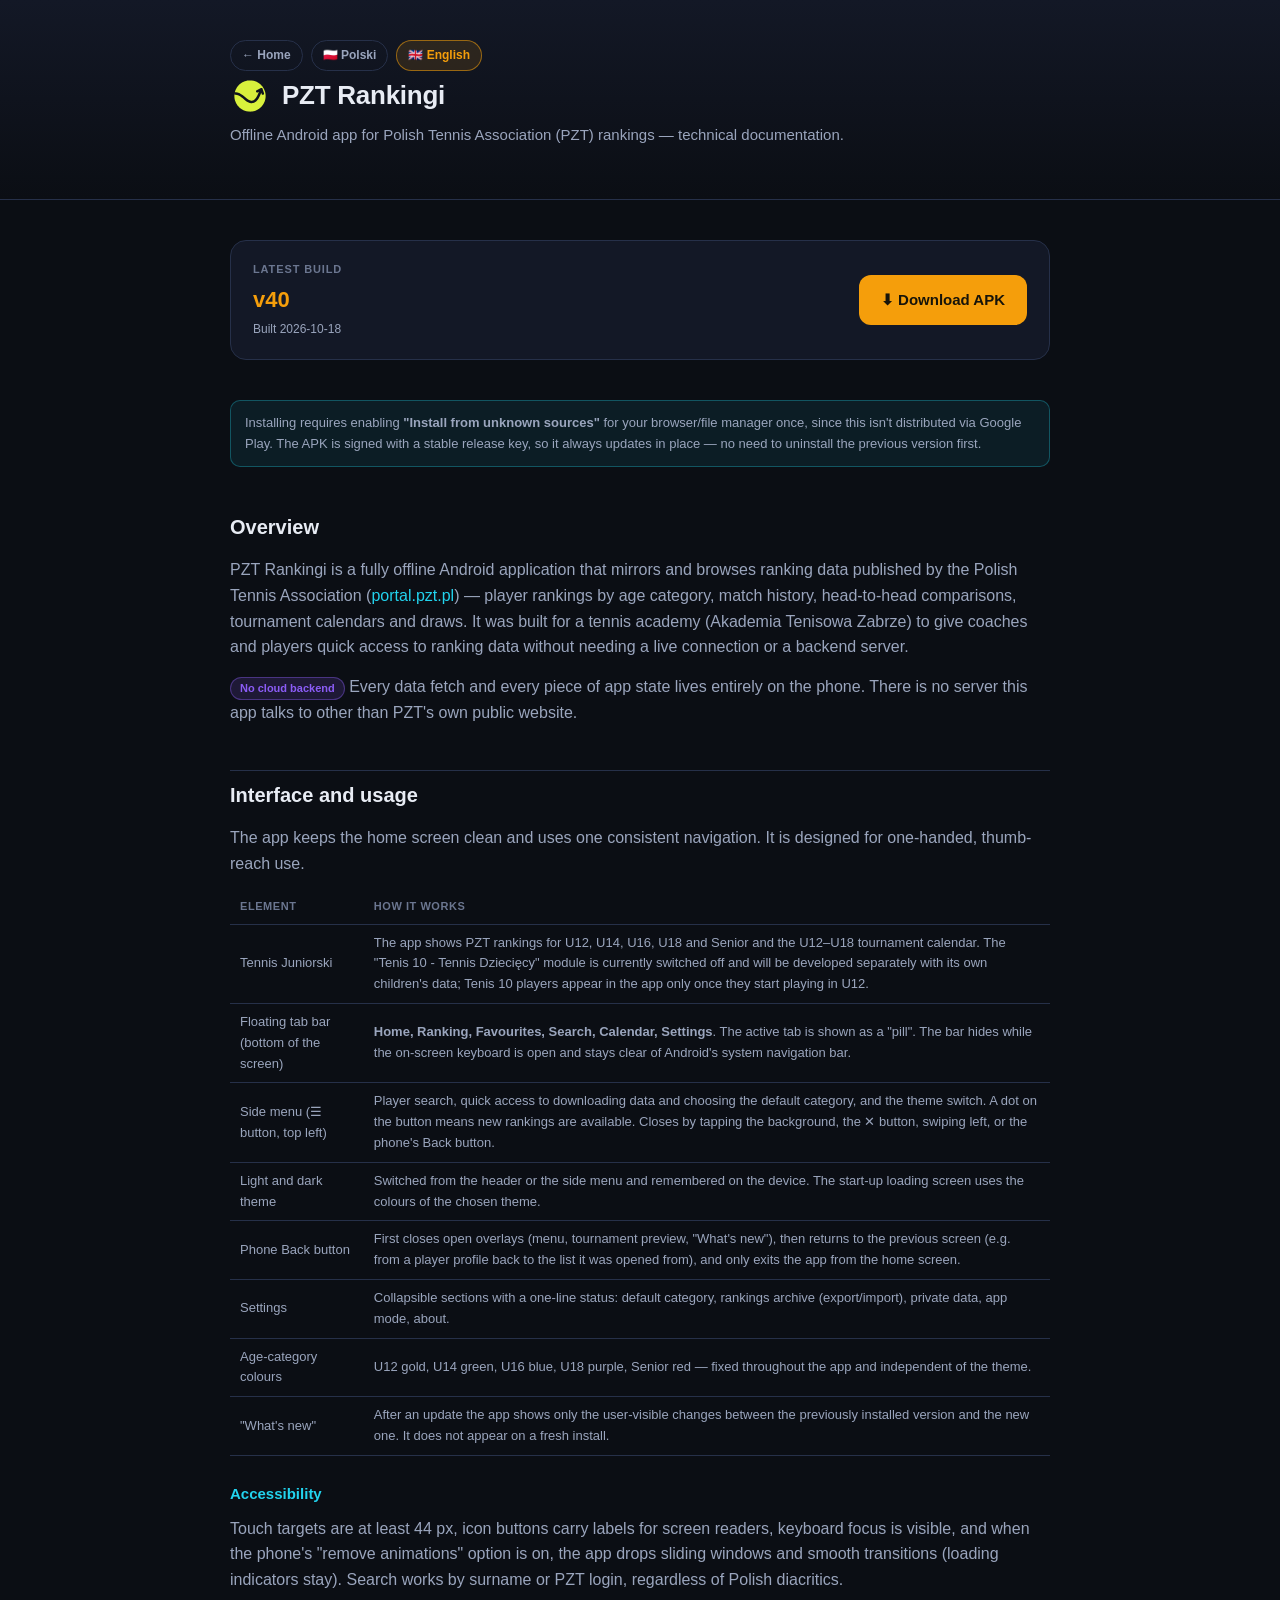
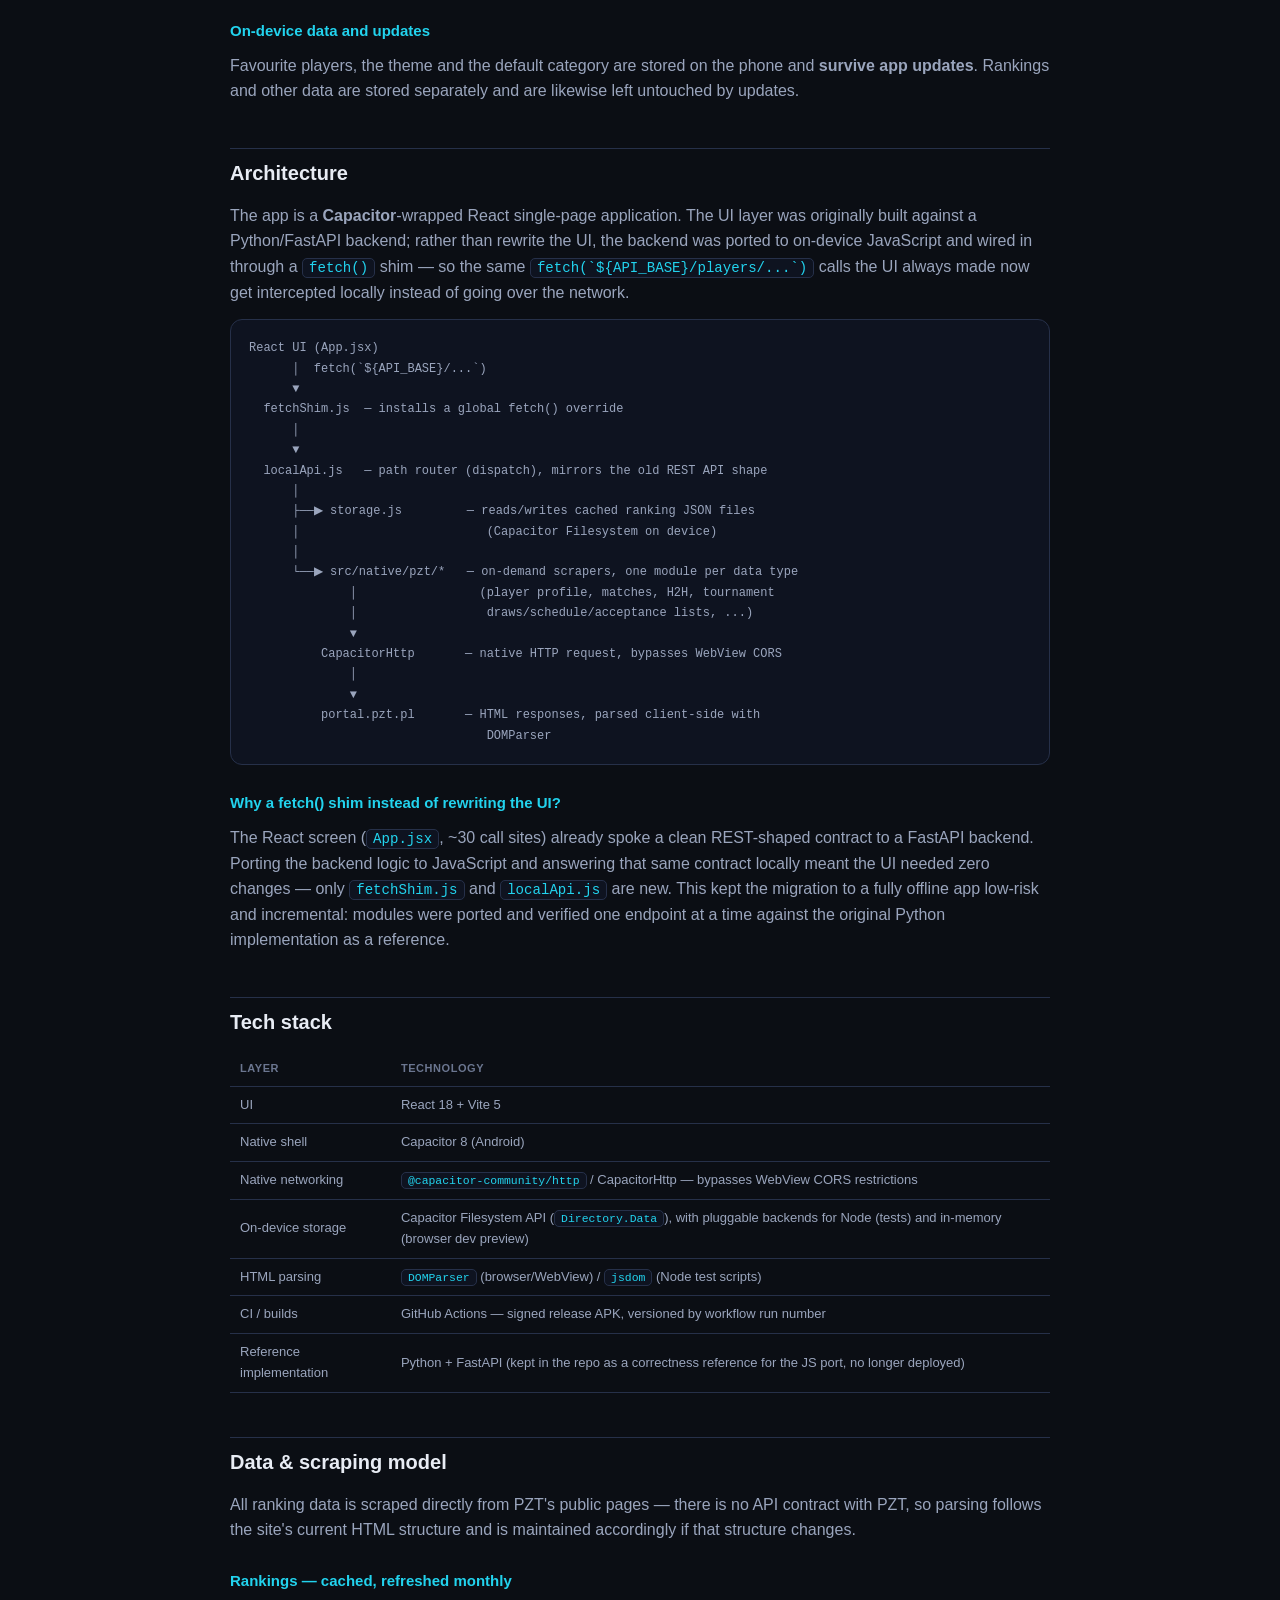
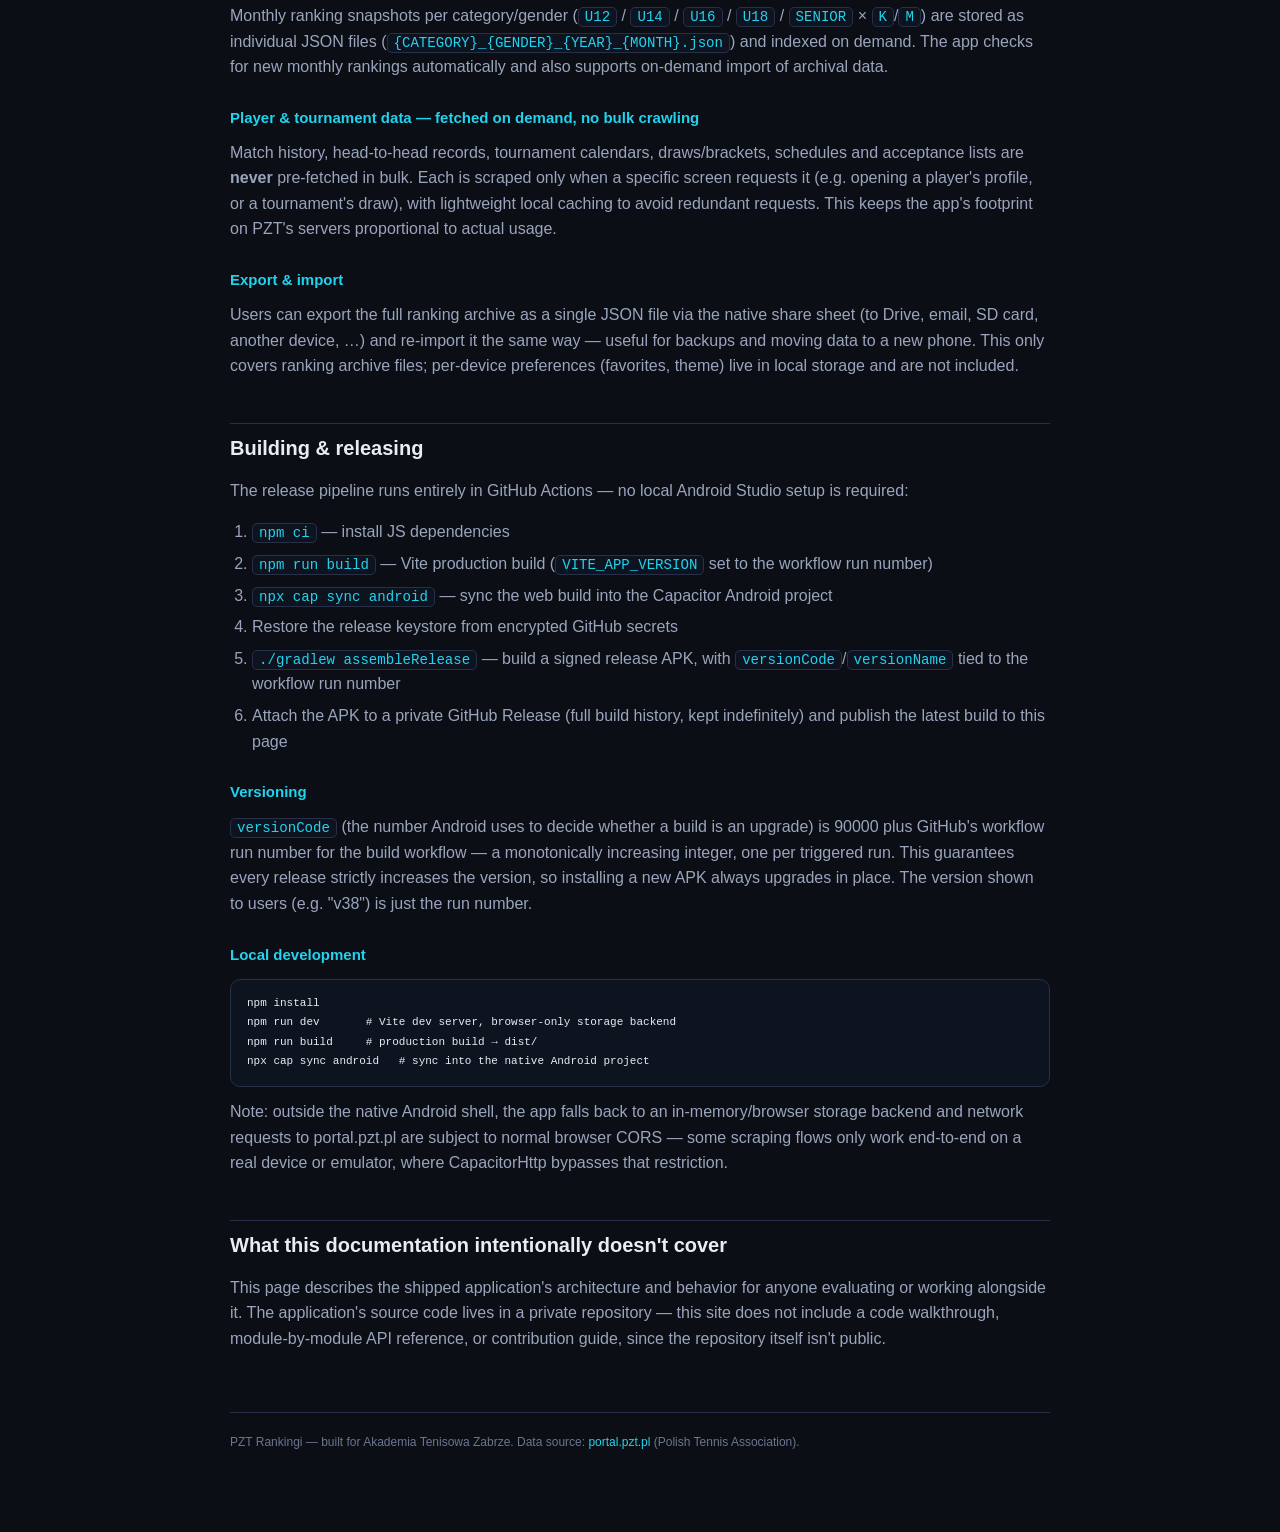
==== commit 29fa6bbc: "Aktualizacja strony: wersja 40" ====
--- a/documentation-en.html
+++ b/documentation-en.html
@@ -58,7 +58,8 @@
   </p>
   <table>
     <tr><th>Element</th><th>How it works</th></tr>
-    <tr><td>Floating tab bar (bottom of the screen)</td><td>Classic mode: <strong>Home, Ranking, Favourites, Search, Calendar, Settings</strong>. The active tab is shown as a "pill". The bar hides while the on-screen keyboard is open and stays clear of Android's system navigation bar.</td></tr>
+    <tr><td>Tennis Juniorski</td><td>The app shows PZT rankings for U12, U14, U16, U18 and Senior and the U12–U18 tournament calendar. The "Tenis 10 - Tennis Dziecięcy" module is currently switched off and will be developed separately with its own children's data; Tenis 10 players appear in the app only once they start playing in U12.</td></tr>
+    <tr><td>Floating tab bar (bottom of the screen)</td><td><strong>Home, Ranking, Favourites, Search, Calendar, Settings</strong>. The active tab is shown as a "pill". The bar hides while the on-screen keyboard is open and stays clear of Android's system navigation bar.</td></tr>
     <tr><td>Side menu (☰ button, top left)</td><td>Player search, quick access to downloading data and choosing the default category, and the theme switch. A dot on the button means new rankings are available. Closes by tapping the background, the ✕ button, swiping left, or the phone's Back button.</td></tr>
     <tr><td>Light and dark theme</td><td>Switched from the header or the side menu and remembered on the device. The start-up loading screen uses the colours of the chosen theme.</td></tr>
     <tr><td>Phone Back button</td><td>First closes open overlays (menu, tournament preview, "What's new"), then returns to the previous screen (e.g. from a player profile back to the list it was opened from), and only exits the app from the home screen.</td></tr>
@@ -70,7 +71,7 @@
   <p>
     Touch targets are at least 44 px, icon buttons carry labels for screen readers, keyboard focus is visible, and when
     the phone's "remove animations" option is on, the app drops sliding windows and smooth transitions (loading
-    indicators stay). Search works by surname regardless of Polish diacritics.
+    indicators stay). Search works by surname or PZT login, regardless of Polish diacritics.
   </p>
   <h3>On-device data and updates</h3>
   <p>
